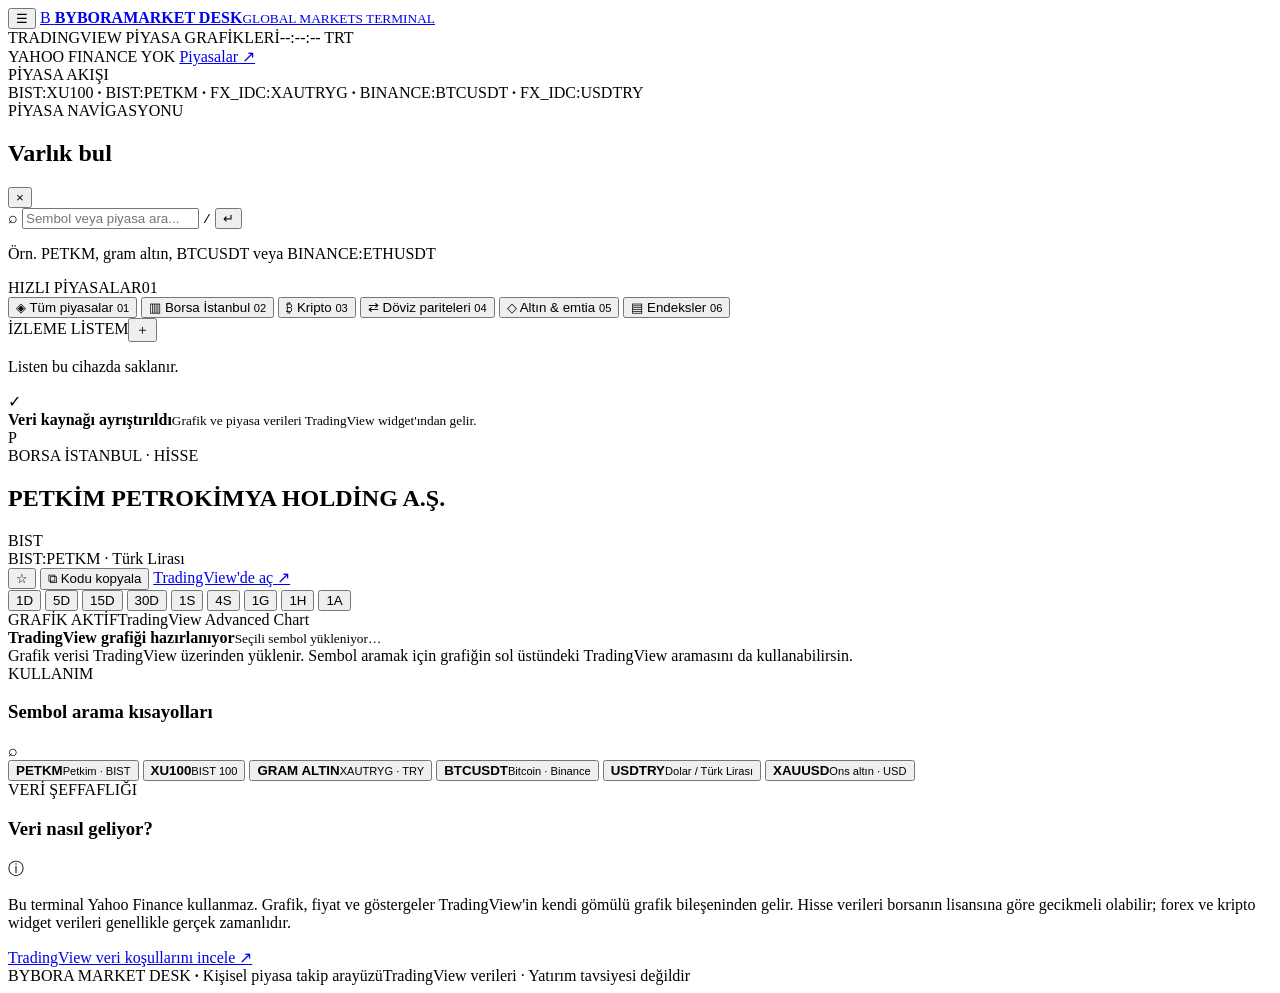
==== piyasa-terminal/index.html @ 7657662d "Add TradingView-powered market desk interface" ====
<!doctype html>
<html lang="tr">
<head>
  <meta charset="utf-8">
  <meta name="viewport" content="width=device-width,initial-scale=1,viewport-fit=cover">
  <meta name="theme-color" content="#080f1d">
  <meta name="description" content="BIST, kripto, döviz ve emtia piyasalarını TradingView grafikleriyle izleyin.">
  <title>BYBORA Market Desk</title>
  <link rel="preconnect" href="https://s3.tradingview.com">
  <link rel="preconnect" href="https://www.tradingview.com">
  <link rel="stylesheet" href="./styles.css">
</head>
<body>
  <div class="app-frame">
    <header class="topbar">
      <button class="mobile-menu icon-button" id="menuToggle" aria-label="Menüyü aç">☰</button>
      <a class="brand" href="./" aria-label="BYBORA Market Desk ana sayfa">
        <span class="brand-symbol">B</span>
        <span class="brand-copy"><strong>BYBORA<span>MARKET DESK</span></strong><small>GLOBAL MARKETS TERMINAL</small></span>
      </a>
      <div class="topbar-center"><span class="live-dot"></span><span>TRADINGVIEW PİYASA GRAFİKLERİ</span><i></i><span id="turkeyClock">--:--:-- TRT</span></div>
      <div class="topbar-actions">
        <span class="source-pill"><span></span> YAHOO FINANCE YOK</span>
        <a class="top-link" href="https://www.tradingview.com/markets/" target="_blank" rel="noopener">Piyasalar ↗</a>
      </div>
    </header>

    <div class="ticker-strip">
      <div class="ticker-label"><span class="pulse"></span> PİYASA AKIŞI</div>
      <div id="tickerTape" class="ticker-mount">
        <div class="ticker-fallback">BIST:XU100 <b>·</b> BIST:PETKM <b>·</b> FX_IDC:XAUTRYG <b>·</b> BINANCE:BTCUSDT <b>·</b> FX_IDC:USDTRY</div>
      </div>
    </div>

    <main class="terminal-layout">
      <aside class="sidebar" id="sidebar">
        <div class="sidebar-head">
          <div><span class="eyebrow">PİYASA NAVİGASYONU</span><h2>Varlık bul</h2></div>
          <button class="icon-button mobile-close" id="menuClose" aria-label="Menüyü kapat">×</button>
        </div>

        <form class="search-box" id="symbolSearchForm" autocomplete="off">
          <span class="search-icon">⌕</span>
          <input id="symbolSearch" type="search" placeholder="Sembol veya piyasa ara..." aria-label="Sembol ara">
          <kbd>/</kbd>
          <button type="submit" aria-label="Ara">↵</button>
          <div id="searchSuggestions" class="suggestions" hidden></div>
        </form>
        <p class="search-hint">Örn. PETKM, gram altın, BTCUSDT veya BINANCE:ETHUSDT</p>

        <div class="side-section">
          <div class="side-title"><span>HIZLI PİYASALAR</span><span class="side-count">01</span></div>
          <div class="market-categories" id="marketCategories">
            <button class="category-button active" data-category="all"><span class="category-icon">◈</span> Tüm piyasalar <small>01</small></button>
            <button class="category-button" data-category="bist"><span class="category-icon">▥</span> Borsa İstanbul <small>02</small></button>
            <button class="category-button" data-category="crypto"><span class="category-icon">₿</span> Kripto <small>03</small></button>
            <button class="category-button" data-category="forex"><span class="category-icon">⇄</span> Döviz pariteleri <small>04</small></button>
            <button class="category-button" data-category="metals"><span class="category-icon">◇</span> Altın & emtia <small>05</small></button>
            <button class="category-button" data-category="indices"><span class="category-icon">▤</span> Endeksler <small>06</small></button>
          </div>
        </div>

        <div class="side-section watch-section">
          <div class="side-title"><span>İZLEME LİSTEM</span><button id="addCurrentToWatch" class="add-watch" title="Açık sembolü listeye ekle">＋</button></div>
          <div id="watchlist" class="watchlist"></div>
          <p class="watch-note">Listen bu cihazda saklanır.</p>
        </div>

        <div class="sidebar-bottom">
          <span class="shield">✓</span>
          <div><strong>Veri kaynağı ayrıştırıldı</strong><small>Grafik ve piyasa verileri TradingView widget'ından gelir.</small></div>
        </div>
      </aside>

      <div class="mobile-scrim" id="mobileScrim"></div>

      <section class="main-content">
        <div class="instrument-header">
          <div class="instrument-main">
            <div class="instrument-logo" id="instrumentLogo">P</div>
            <div class="instrument-titles">
              <div class="instrument-label" id="instrumentLabel">BORSA İSTANBUL · HİSSE</div>
              <div class="instrument-name-row"><h1 id="instrumentName">PETKİM PETROKİMYA HOLDİNG A.Ş.</h1><span class="exchange-tag" id="exchangeTag">BIST</span></div>
              <div class="instrument-symbol" id="instrumentSymbol">BIST:PETKM <span>·</span> Türk Lirası</div>
            </div>
          </div>
          <div class="instrument-actions">
            <button id="favoriteCurrent" class="favorite-button" aria-label="Favorilere ekle" title="Favorilere ekle">☆</button>
            <button id="copySymbol" class="small-action" title="Sembolü kopyala">⧉ <span>Kodu kopyala</span></button>
            <a id="openTradingView" class="tv-open-button" href="https://www.tradingview.com/chart/?symbol=BIST%3APETKM" target="_blank" rel="noopener">TradingView'de aç <span>↗</span></a>
          </div>
        </div>

        <div class="chart-toolbar">
          <div class="timeframes" id="timeframes" aria-label="Grafik zaman dilimleri">
            <button data-interval="1">1D</button>
            <button data-interval="5">5D</button>
            <button data-interval="15" class="active">15D</button>
            <button data-interval="30">30D</button>
            <button data-interval="60">1S</button>
            <button data-interval="240">4S</button>
            <button data-interval="D">1G</button>
            <button data-interval="W">1H</button>
            <button data-interval="M">1A</button>
          </div>
          <div class="chart-controls"><span class="chart-status"><i></i> GRAFİK AKTİF</span><span class="toolbar-divider"></span><span class="chart-provider">TradingView Advanced Chart</span></div>
        </div>

        <section class="chart-card" aria-label="TradingView fiyat grafiği">
          <div id="chartMount" class="chart-mount">
            <div class="chart-loading"><span class="loader"></span><strong>TradingView grafiği hazırlanıyor</strong><small>Seçili sembol yükleniyor…</small></div>
          </div>
        </section>

        <div class="chart-foot">
          <span><i class="tiny-check"></i> Grafik verisi TradingView üzerinden yüklenir.</span>
          <span class="chart-foot-right">Sembol aramak için grafiğin sol üstündeki TradingView aramasını da kullanabilirsin.</span>
        </div>

        <section class="below-grid">
          <article class="info-panel">
            <div class="panel-heading"><div><span class="eyebrow">KULLANIM</span><h3>Sembol arama kısayolları</h3></div><span class="panel-mark">⌕</span></div>
            <div class="shortcut-grid">
              <button data-symbol="BIST:PETKM"><strong>PETKM</strong><small>Petkim · BIST</small></button>
              <button data-symbol="BIST:XU100"><strong>XU100</strong><small>BIST 100</small></button>
              <button data-symbol="FX_IDC:XAUTRYG"><strong>GRAM ALTIN</strong><small>XAUTRYG · TRY</small></button>
              <button data-symbol="BINANCE:BTCUSDT"><strong>BTCUSDT</strong><small>Bitcoin · Binance</small></button>
              <button data-symbol="FX_IDC:USDTRY"><strong>USDTRY</strong><small>Dolar / Türk Lirası</small></button>
              <button data-symbol="OANDA:XAUUSD"><strong>XAUUSD</strong><small>Ons altın · USD</small></button>
            </div>
          </article>
          <article class="info-panel data-panel">
            <div class="panel-heading"><div><span class="eyebrow">VERİ ŞEFFAFLIĞI</span><h3>Veri nasıl geliyor?</h3></div><span class="panel-mark">ⓘ</span></div>
            <p>Bu terminal Yahoo Finance kullanmaz. Grafik, fiyat ve göstergeler TradingView'in kendi gömülü grafik bileşeninden gelir. Hisse verileri borsanın lisansına göre gecikmeli olabilir; forex ve kripto widget verileri genellikle gerçek zamanlıdır.</p>
            <a href="https://www.tradingview.com/widget-docs/faq/data/" target="_blank" rel="noopener">TradingView veri koşullarını incele ↗</a>
          </article>
        </section>
        <footer class="page-footer"><span>BYBORA MARKET DESK <b>·</b> Kişisel piyasa takip arayüzü</span><span>TradingView verileri · Yatırım tavsiyesi değildir</span></footer>
      </section>
    </main>
  </div>
  <script src="./app.js"></script>
</body>
</html>
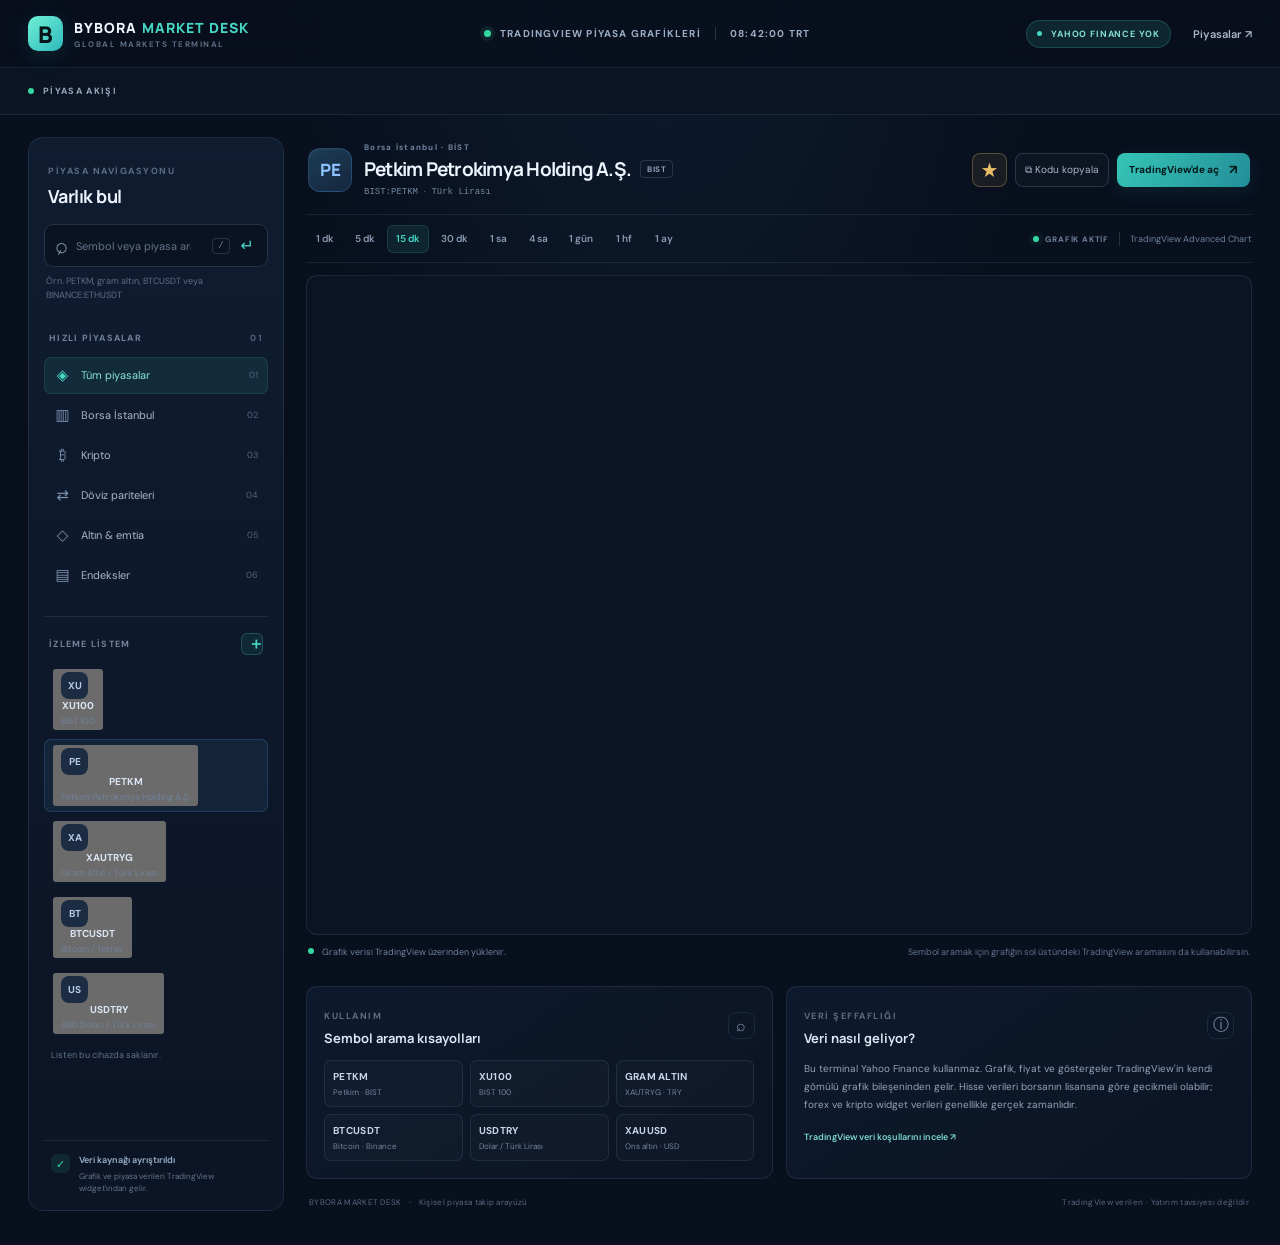
==== commit 781dfb93: "Clarify chart interval labels" ====
--- a/piyasa-terminal/index.html
+++ b/piyasa-terminal/index.html
@@ -93,15 +93,15 @@
 
         <div class="chart-toolbar">
           <div class="timeframes" id="timeframes" aria-label="Grafik zaman dilimleri">
-            <button data-interval="1">1D</button>
-            <button data-interval="5">5D</button>
-            <button data-interval="15" class="active">15D</button>
-            <button data-interval="30">30D</button>
-            <button data-interval="60">1S</button>
-            <button data-interval="240">4S</button>
-            <button data-interval="D">1G</button>
-            <button data-interval="W">1H</button>
-            <button data-interval="M">1A</button>
+            <button data-interval="1">1 dk</button>
+            <button data-interval="5">5 dk</button>
+            <button data-interval="15" class="active">15 dk</button>
+            <button data-interval="30">30 dk</button>
+            <button data-interval="60">1 sa</button>
+            <button data-interval="240">4 sa</button>
+            <button data-interval="D">1 gün</button>
+            <button data-interval="W">1 hf</button>
+            <button data-interval="M">1 ay</button>
           </div>
           <div class="chart-controls"><span class="chart-status"><i></i> GRAFİK AKTİF</span><span class="toolbar-divider"></span><span class="chart-provider">TradingView Advanced Chart</span></div>
         </div>
--- a/piyasa-terminal/styles.css
+++ b/piyasa-terminal/styles.css
@@ -0,0 +1,221 @@
+@import url('https://fonts.googleapis.com/css2?family=DM+Sans:wght@400;500;600;700&family=Manrope:wght@400;500;600;700;800&display=swap');
+
+:root{
+  color-scheme:dark;
+  --bg:#080f1d;--surface:#0d1728;--surface-2:#101d31;--surface-3:#14243a;
+  --line:rgba(145,169,204,.13);--line-strong:rgba(145,169,204,.22);
+  --text:#e6edf8;--muted:#8292aa;--dim:#5e6e86;
+  --accent:#46d6c4;--accent-soft:rgba(70,214,196,.12);--blue:#61a9ff;
+  --green:#36d6a1;--red:#ff7188;--gold:#e9bd68;
+  font-family:'DM Sans',Inter,system-ui,-apple-system,BlinkMacSystemFont,'Segoe UI',sans-serif;
+  background:var(--bg);color:var(--text);
+}
+*{box-sizing:border-box}
+html{min-width:320px;background:var(--bg);scroll-behavior:smooth}
+body{margin:0;min-width:320px;min-height:100vh;background:radial-gradient(ellipse at 52% -10%,rgba(37,89,125,.18),transparent 42%),var(--bg)}
+button,input{font:inherit}
+button,a{-webkit-tap-highlight-color:transparent}
+button{color:inherit}
+a{color:inherit;text-decoration:none}
+button:focus-visible,a:focus-visible,input:focus-visible{outline:2px solid var(--accent);outline-offset:2px}
+.app-frame{min-height:100vh;max-width:2200px;margin:0 auto}
+.topbar{height:68px;padding:0 28px;display:flex;align-items:center;justify-content:space-between;border-bottom:1px solid var(--line);background:rgba(8,15,29,.88);backdrop-filter:blur(18px);position:relative;z-index:15}
+.brand{display:flex;align-items:center;gap:11px;min-width:240px}
+.brand-symbol{height:35px;width:35px;display:grid;place-items:center;border-radius:10px;color:#06141a;background:linear-gradient(140deg,#6ef0d5,#30b8bd);font-family:Manrope,sans-serif;font-size:23px;font-weight:800;box-shadow:0 5px 22px rgba(46,204,188,.13)}
+.brand-copy{display:flex;flex-direction:column;gap:2px}
+.brand-copy strong{font:800 14px Manrope,sans-serif;letter-spacing:.07em;color:#f2f7ff}
+.brand-copy strong span{color:var(--accent);margin-left:5px}
+.brand-copy small{font-size:8px;letter-spacing:.19em;color:var(--dim);font-weight:700}
+.topbar-center{display:flex;align-items:center;gap:9px;color:#9caec5;font-size:10px;letter-spacing:.12em;font-weight:700}
+.topbar-center>i{height:13px;width:1px;background:var(--line-strong);margin:0 5px}
+.live-dot,.ticker-label .pulse{width:7px;height:7px;border-radius:100%;background:var(--green);box-shadow:0 0 0 4px rgba(54,214,161,.1)}
+.topbar-actions{display:flex;align-items:center;gap:22px}
+.source-pill{padding:7px 10px;border:1px solid rgba(70,214,196,.2);border-radius:20px;background:var(--accent-soft);color:#83dfd2;font-size:9px;letter-spacing:.09em;font-weight:700}
+.source-pill span{display:inline-block;width:5px;height:5px;border-radius:50%;background:var(--accent);vertical-align:middle;margin:-1px 6px 0 0}
+.top-link{color:#aab8cc;font-size:11px;font-weight:600;transition:color .18s}
+.top-link:hover{color:var(--accent)}
+.mobile-menu,.mobile-close{display:none}
+.ticker-strip{height:47px;display:flex;align-items:center;padding:0 28px;border-bottom:1px solid var(--line);background:#0a1423;overflow:hidden}
+.ticker-label{height:100%;width:150px;flex:0 0 150px;display:flex;align-items:center;gap:9px;color:#9aabc1;font-size:9px;letter-spacing:.15em;font-weight:700}
+.ticker-label .pulse{width:6px;height:6px;box-shadow:none}
+.ticker-mount{height:100%;min-width:0;flex:1;display:flex;align-items:center;overflow:hidden}
+.ticker-fallback{font-size:11px;letter-spacing:.04em;color:#a8b7ca;white-space:nowrap}
+.ticker-fallback b{color:#496078;margin:0 15px}
+.terminal-layout{display:grid;grid-template-columns:256px minmax(0,1fr);gap:22px;padding:22px 28px 34px}
+.sidebar{align-self:stretch;min-width:0;background:linear-gradient(180deg,rgba(16,29,49,.96),rgba(12,22,38,.94));border:1px solid var(--line);border-radius:15px;padding:20px 15px 14px;display:flex;flex-direction:column;min-height:760px}
+.sidebar-head{display:flex;align-items:center;justify-content:space-between;padding:0 4px 16px}
+.eyebrow{font-size:9px;letter-spacing:.17em;color:var(--dim);font-weight:700}
+.sidebar h2{font:700 18px Manrope,sans-serif;letter-spacing:-.03em;margin:5px 0 0;color:#edf4ff}
+.search-box{height:43px;border:1px solid var(--line-strong);background:#091322;border-radius:9px;display:flex;align-items:center;padding:0 9px;gap:7px;position:relative;transition:border .18s,box-shadow .18s}
+.search-box:focus-within{border-color:rgba(70,214,196,.6);box-shadow:0 0 0 3px rgba(70,214,196,.07)}
+.search-icon{font-size:22px;color:#8da0b8;line-height:1;transform:rotate(-20deg)}
+.search-box input{min-width:0;flex:1;background:transparent;border:0;outline:0;color:var(--text);font-size:11px}
+.search-box input::placeholder{color:#64748a}
+.search-box kbd{color:#71839a;font-size:9px;border:1px solid var(--line-strong);border-radius:4px;padding:2px 5px}
+.search-box>button{border:0;background:transparent;color:var(--accent);font-size:16px;cursor:pointer;padding:2px 4px}
+.search-hint{font-size:9px;color:var(--dim);line-height:1.6;margin:7px 2px 19px}
+.suggestions{position:absolute;z-index:30;left:-1px;right:-1px;top:48px;padding:6px;border:1px solid var(--line-strong);background:#101d30;border-radius:10px;box-shadow:0 16px 35px rgba(0,0,0,.35)}
+.suggestions[hidden]{display:none}
+.suggestion{width:100%;border:0;border-radius:6px;background:transparent;display:flex;align-items:center;justify-content:space-between;text-align:left;padding:9px 8px;cursor:pointer}
+.suggestion:hover{background:rgba(70,214,196,.09)}
+.suggestion strong{display:block;font-size:11px;font-weight:700}
+.suggestion small{display:block;color:var(--muted);font-size:9px;margin-top:2px}
+.suggestion-code{color:#a2b4ca;font:600 9px ui-monospace,SFMono-Regular,Consolas,monospace}
+.side-section{margin-top:4px}
+.side-title{height:24px;display:flex;align-items:center;justify-content:space-between;padding:0 5px;margin-bottom:7px;color:#73849b;font-size:9px;font-weight:700;letter-spacing:.14em}
+.side-count{color:#52627a;font-size:9px}
+.market-categories{display:flex;flex-direction:column;gap:3px}
+.category-button{height:37px;border:1px solid transparent;border-radius:7px;background:transparent;display:flex;align-items:center;gap:10px;text-align:left;color:#a8b6c9;padding:0 9px;font-size:11px;cursor:pointer;transition:.15s}
+.category-button:hover{background:rgba(255,255,255,.035);color:#e8f0fb}
+.category-button.active{background:rgba(70,214,196,.09);border-color:rgba(70,214,196,.12);color:#89e4d6}
+.category-button small{margin-left:auto;color:#52657d;font-size:9px}
+.category-icon{width:17px;text-align:center;color:#7b91ad;font-size:15px}
+.category-button.active .category-icon{color:var(--accent)}
+.watch-section{margin-top:22px;padding-top:15px;border-top:1px solid var(--line)}
+.add-watch{width:22px;height:22px;border:1px solid rgba(70,214,196,.23);background:rgba(70,214,196,.08);color:var(--accent);border-radius:6px;font-size:16px;line-height:1;cursor:pointer}
+.watchlist{display:flex;flex-direction:column;gap:3px}
+.watch-item{width:100%;display:flex;align-items:center;gap:9px;min-height:45px;padding:5px 8px;border:1px solid transparent;border-radius:7px;background:transparent;text-align:left;cursor:pointer;transition:.16s}
+.watch-item:hover{background:rgba(255,255,255,.035)}
+.watch-item.active{background:#14253a;border-color:rgba(96,169,255,.18)}
+.watch-icon{width:27px;height:27px;flex:0 0 27px;border-radius:8px;display:grid;place-items:center;color:#b7cce4;background:#1b2c43;font-size:10px;font-weight:700}
+.watch-info{min-width:0;flex:1}
+.watch-info strong{display:block;color:#d9e5f4;font-size:10px;font-weight:700;white-space:nowrap;overflow:hidden;text-overflow:ellipsis}
+.watch-info small{display:block;color:#70829b;font-size:9px;margin-top:3px}
+.watch-remove{border:0;background:transparent;color:#65758b;font-size:15px;opacity:0;cursor:pointer;padding:4px}
+.watch-item:hover .watch-remove{opacity:1}
+.watch-remove:hover{color:var(--red)}
+.watch-note{color:#5f7189;font-size:9px;line-height:1.5;margin:9px 7px 0}
+.sidebar-bottom{display:flex;align-items:flex-start;gap:9px;margin-top:auto;padding:13px 7px 2px;border-top:1px solid var(--line)}
+.shield{width:19px;height:19px;flex:0 0 19px;display:grid;place-items:center;border-radius:6px;background:rgba(54,214,161,.1);color:var(--green);font-size:11px}
+.sidebar-bottom strong{display:block;color:#9cb0c9;font-size:9px;font-weight:600}
+.sidebar-bottom small{display:block;color:#64758d;font-size:8px;line-height:1.5;margin-top:4px}
+.main-content{min-width:0}
+.instrument-header{display:flex;align-items:center;justify-content:space-between;gap:18px;padding:5px 2px 17px;border-bottom:1px solid var(--line)}
+.instrument-main{display:flex;align-items:center;gap:12px;min-width:0}
+.instrument-logo{width:44px;height:44px;flex:0 0 44px;border-radius:12px;background:linear-gradient(145deg,#1d3d56,#14263d);border:1px solid rgba(97,169,255,.2);display:grid;place-items:center;color:#8ec2ff;font:800 17px Manrope,sans-serif;box-shadow:inset 0 1px rgba(255,255,255,.04)}
+.instrument-titles{min-width:0}
+.instrument-label{font-size:8px;letter-spacing:.16em;color:#71859f;font-weight:700;margin-bottom:4px}
+.instrument-name-row{display:flex;align-items:center;gap:9px;min-width:0}
+.instrument-name-row h1{font:700 19px Manrope,sans-serif;letter-spacing:-.04em;color:#eff5ff;white-space:nowrap;overflow:hidden;text-overflow:ellipsis;margin:0}
+.exchange-tag{padding:3px 6px;border:1px solid var(--line-strong);border-radius:4px;color:#91a4be;font-size:8px;font-weight:700;letter-spacing:.07em}
+.instrument-symbol{font:500 9px ui-monospace,SFMono-Regular,Consolas,monospace;color:#73869f;margin-top:5px}
+.instrument-symbol span{color:#4c617a;margin:0 4px}
+.instrument-actions{display:flex;align-items:center;gap:8px;flex:0 0 auto}
+.favorite-button{height:34px;width:35px;border:1px solid var(--line-strong);border-radius:8px;color:#8094af;background:rgba(255,255,255,.025);font-size:20px;cursor:pointer}
+.favorite-button.is-active{color:var(--gold);border-color:rgba(233,189,104,.3);background:rgba(233,189,104,.08)}
+.small-action{height:34px;padding:0 9px;border:1px solid var(--line-strong);border-radius:8px;color:#a6b5c9;background:rgba(255,255,255,.025);font-size:10px;cursor:pointer}
+.small-action:hover,.favorite-button:hover{border-color:rgba(70,214,196,.4)}
+.tv-open-button{height:34px;padding:0 12px;border-radius:8px;display:flex;align-items:center;gap:10px;background:linear-gradient(120deg,#36c5b6,#238e98);color:#03191b;font-size:10px;font-weight:800;box-shadow:0 5px 20px rgba(35,167,160,.13)}
+.tv-open-button:hover{filter:brightness(1.08)}
+.tv-open-button span{font-size:13px}
+.chart-toolbar{min-height:48px;display:flex;align-items:center;justify-content:space-between;gap:12px;border-bottom:1px solid var(--line)}
+.timeframes{display:flex;align-items:center;gap:3px;overflow-x:auto;scrollbar-width:none}
+.timeframes::-webkit-scrollbar{display:none}
+.timeframes button{height:28px;min-width:37px;padding:0 8px;border:1px solid transparent;border-radius:6px;background:transparent;color:#899ab1;font-size:10px;font-weight:600;cursor:pointer;white-space:nowrap}
+.timeframes button:hover{background:rgba(255,255,255,.04);color:#dbe8f9}
+.timeframes button.active{color:var(--accent);border-color:rgba(70,214,196,.14);background:rgba(70,214,196,.09)}
+.chart-controls{display:flex;align-items:center;gap:10px;color:#6f829b;white-space:nowrap}
+.chart-status{display:flex;align-items:center;gap:6px;font-size:8px;letter-spacing:.1em;font-weight:700}
+.chart-status i{width:6px;height:6px;border-radius:50%;background:var(--green);box-shadow:0 0 9px rgba(54,214,161,.45)}
+.toolbar-divider{height:14px;width:1px;background:var(--line-strong)}
+.chart-provider{font-size:9px}
+.chart-card{height:min(660px,64vw);min-height:470px;margin-top:12px;border:1px solid var(--line);border-radius:11px;background:#0b1422;overflow:hidden;position:relative}
+.chart-mount{width:100%;height:100%;min-height:100%}
+.chart-mount>.tradingview-widget-container{height:100%;width:100%}
+.chart-mount .tradingview-widget-container__widget{height:calc(100% - 32px);width:100%}
+.chart-loading{height:100%;min-height:470px;display:flex;align-items:center;justify-content:center;flex-direction:column;gap:10px;color:#8ea3be}
+.chart-loading strong{font:600 13px Manrope,sans-serif;color:#c4d4e8}
+.chart-loading small{font-size:10px;color:#70829a}
+.loader{height:26px;width:26px;border:2px solid rgba(70,214,196,.16);border-top-color:var(--accent);border-radius:50%;animation:spin 1s linear infinite}
+@keyframes spin{to{transform:rotate(360deg)}}
+.chart-foot{min-height:34px;display:flex;align-items:center;justify-content:space-between;gap:10px;color:#71839c;font-size:9px;padding:3px 2px}
+.tiny-check{display:inline-block;width:6px;height:6px;margin:0 6px 1px 0;background:var(--green);border-radius:50%}
+.chart-foot-right{color:#62748d}
+.below-grid{display:grid;grid-template-columns:1fr 1fr;gap:13px;margin-top:17px}
+.info-panel{min-width:0;padding:16px 17px 17px;border:1px solid var(--line);border-radius:11px;background:linear-gradient(145deg,rgba(16,29,49,.78),rgba(11,21,37,.9))}
+.panel-heading{display:flex;align-items:center;justify-content:space-between;gap:12px;margin-bottom:13px}
+.panel-heading h3{font:700 13px Manrope,sans-serif;margin:5px 0 0;color:#dbe6f4}
+.panel-mark{width:27px;height:27px;border:1px solid var(--line);border-radius:8px;display:grid;place-items:center;color:#7f94af}
+.shortcut-grid{display:grid;grid-template-columns:repeat(3,minmax(0,1fr));gap:7px}
+.shortcut-grid button{min-width:0;padding:9px 8px;border:1px solid var(--line);border-radius:7px;background:rgba(255,255,255,.018);text-align:left;cursor:pointer;transition:.15s}
+.shortcut-grid button:hover{border-color:rgba(70,214,196,.28);background:rgba(70,214,196,.055)}
+.shortcut-grid strong{display:block;color:#c5d6e9;font-size:10px;letter-spacing:.03em}
+.shortcut-grid small{display:block;color:#7487a0;font-size:8px;margin-top:4px;white-space:nowrap;overflow:hidden;text-overflow:ellipsis}
+.data-panel p{color:#92a3b9;font-size:10px;line-height:1.8;margin:2px 0 10px}
+.data-panel>a{color:#7bd8ce;font-size:9px;font-weight:600}
+.data-panel>a:hover{text-decoration:underline}
+.page-footer{display:flex;align-items:center;justify-content:space-between;gap:12px;padding:18px 3px 4px;color:#586a82;font-size:8px;letter-spacing:.04em}
+.page-footer b{color:#344a63;margin:0 5px}
+.mobile-scrim{display:none}
+@media(min-width:1700px){
+ .terminal-layout{grid-template-columns:275px minmax(0,1fr);gap:25px;padding-left:36px;padding-right:36px}
+ .chart-card{height:min(740px,62vw)}
+}
+@media(max-width:1150px){
+ .terminal-layout{grid-template-columns:225px minmax(0,1fr);gap:16px;padding:18px 18px 30px}
+ .sidebar{padding:17px 12px}
+ .instrument-name-row h1{font-size:16px}
+ .chart-card{height:590px}
+ .chart-provider{display:none}
+}
+@media(max-width:900px){
+ .topbar{padding:0 17px}
+ .topbar-center{font-size:8px;letter-spacing:.08em}
+ .topbar-actions{gap:10px}
+ .source-pill{font-size:8px}
+ .ticker-strip{padding:0 17px}
+ .terminal-layout{grid-template-columns:1fr;padding:16px 17px 28px}
+ .sidebar{position:fixed;z-index:50;top:0;bottom:0;left:0;width:min(310px,88vw);border-radius:0 15px 15px 0;min-height:0;overflow-y:auto;transform:translateX(-105%);transition:transform .25s ease;box-shadow:20px 0 50px rgba(0,0,0,.35)}
+ body.sidebar-open .sidebar{transform:translateX(0)}
+ .mobile-menu{display:grid;place-items:center;width:34px;height:34px;margin-right:10px;border:1px solid var(--line);border-radius:8px;background:transparent;color:#a9bbd0;font-size:17px;cursor:pointer}
+ .brand{min-width:0;margin-right:auto}
+ .mobile-close{display:grid;place-items:center;width:28px;height:28px;border:1px solid var(--line);border-radius:7px;background:transparent;color:#9fb2c9;font-size:19px}
+ .mobile-scrim{position:fixed;inset:0;z-index:40;background:rgba(1,7,15,.65);backdrop-filter:blur(2px)}
+ body.sidebar-open .mobile-scrim{display:block}
+ .sidebar-bottom{margin-top:25px}
+ .chart-card{height:610px}
+ .watch-remove{opacity:1}
+}
+@media(max-width:620px){
+ .topbar{height:59px;padding:0 12px}
+ .brand-symbol{height:31px;width:31px;font-size:20px;border-radius:9px}
+ .brand-copy strong{font-size:12px}
+ .brand-copy small{font-size:7px}
+ .topbar-center{display:none}
+ .topbar-actions{gap:0}
+ .source-pill{font-size:7px;padding:6px 7px}
+ .top-link{display:none}
+ .ticker-strip{height:39px;padding:0 12px}
+ .ticker-label{width:112px;flex-basis:112px;font-size:8px}
+ .ticker-fallback{font-size:9px}
+ .ticker-fallback b{margin:0 8px}
+ .terminal-layout{padding:12px 10px 23px}
+ .instrument-header{align-items:flex-start;gap:7px;padding:3px 1px 13px}
+ .instrument-main{gap:9px}
+ .instrument-logo{width:37px;height:37px;flex-basis:37px;border-radius:10px;font-size:15px}
+ .instrument-label{font-size:7px}
+ .instrument-name-row h1{font-size:13px;max-width:52vw}
+ .exchange-tag{font-size:7px;padding:2px 4px}
+ .instrument-symbol{font-size:8px}
+ .instrument-actions{gap:5px}
+ .favorite-button{width:30px;height:31px;font-size:18px}
+ .small-action{display:none}
+ .tv-open-button{height:31px;padding:0 8px;font-size:8px;gap:5px}
+ .chart-toolbar{min-height:43px;gap:6px}
+ .timeframes{gap:1px}
+ .timeframes button{height:27px;min-width:30px;padding:0 5px;font-size:9px}
+ .chart-status{font-size:7px}
+ .chart-status i{width:5px;height:5px}
+ .toolbar-divider,.chart-provider{display:none}
+ .chart-card{height:66vh;min-height:430px;max-height:650px;margin-top:9px;border-radius:9px}
+ .chart-mount .tradingview-widget-container__widget{height:calc(100% - 25px)}
+ .chart-foot{align-items:flex-start;flex-direction:column;gap:4px;padding:7px 2px}
+ .chart-foot-right{font-size:8px}
+ .below-grid{grid-template-columns:1fr;gap:9px;margin-top:11px}
+ .info-panel{padding:13px}
+ .shortcut-grid{grid-template-columns:repeat(2,minmax(0,1fr))}
+ .page-footer{align-items:flex-start;flex-direction:column;gap:6px;padding-top:14px}
+}
+@media(prefers-reduced-motion:reduce){
+ *,*::before,*::after{animation-duration:.01ms!important;animation-iteration-count:1!important;scroll-behavior:auto!important;transition-duration:.01ms!important}
+}
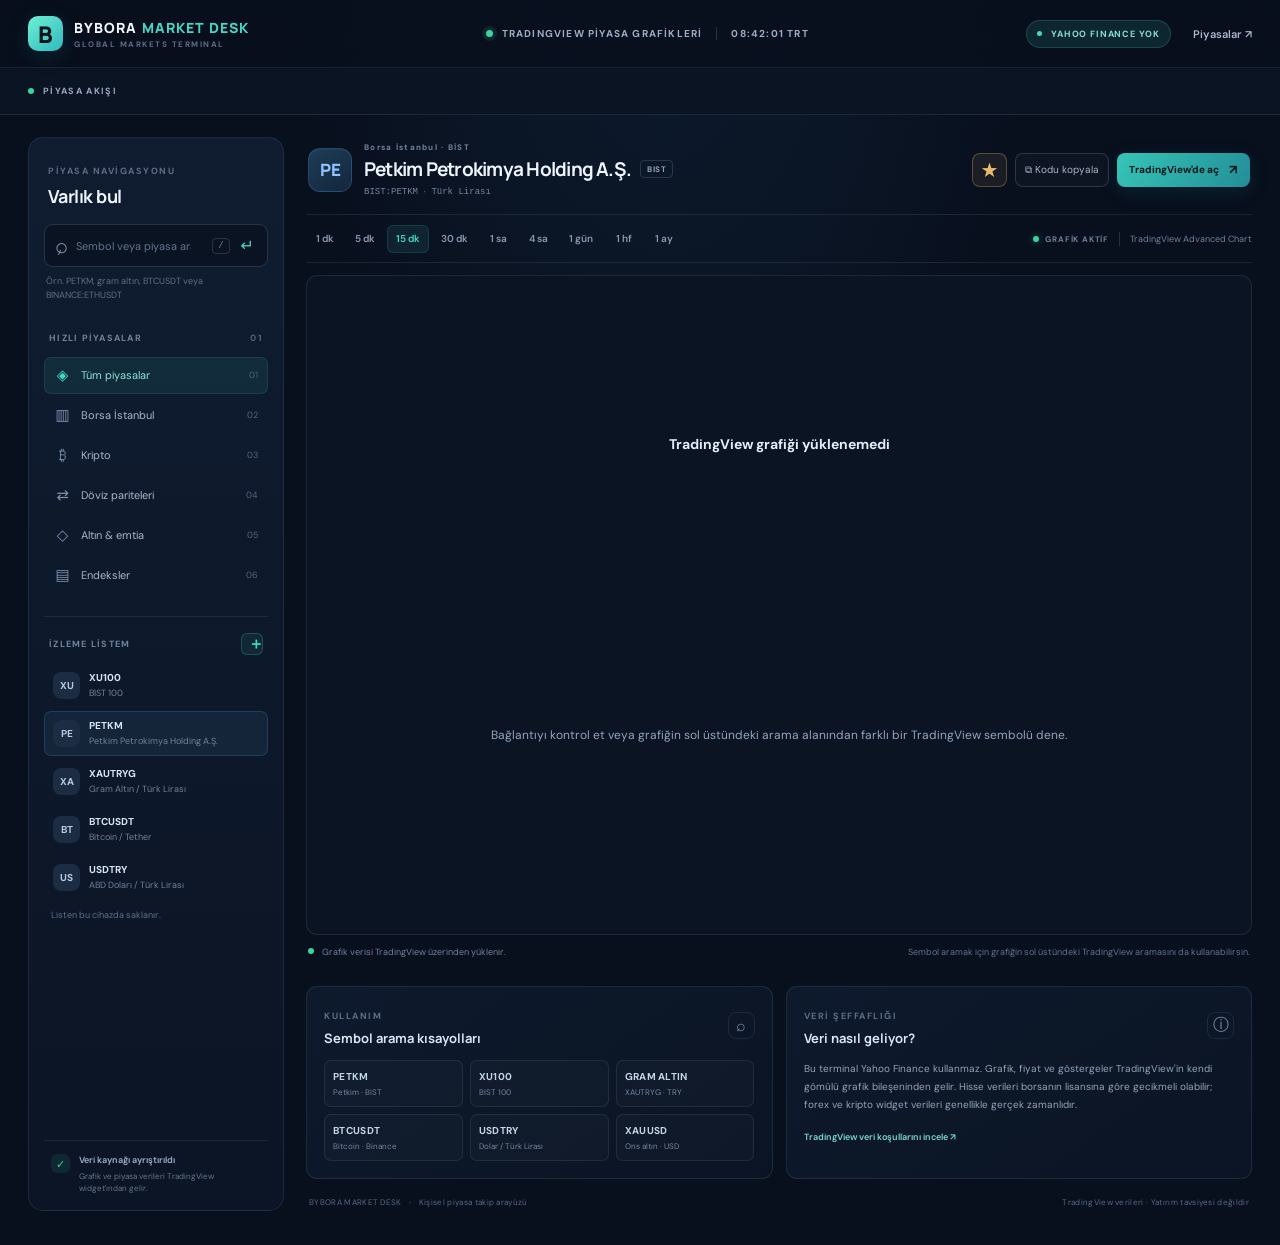
==== commit ac1137f0: "Fix terminal home navigation" ====
--- a/piyasa-terminal/index.html
+++ b/piyasa-terminal/index.html
@@ -14,7 +14,7 @@
   <div class="app-frame">
     <header class="topbar">
       <button class="mobile-menu icon-button" id="menuToggle" aria-label="Menüyü aç">☰</button>
-      <a class="brand" href="./" aria-label="BYBORA Market Desk ana sayfa">
+      <a class="brand" href="./index.html" aria-label="BYBORA Market Desk ana sayfa">
         <span class="brand-symbol">B</span>
         <span class="brand-copy"><strong>BYBORA<span>MARKET DESK</span></strong><small>GLOBAL MARKETS TERMINAL</small></span>
       </a>
--- a/piyasa-terminal/styles.css
+++ b/piyasa-terminal/styles.css
@@ -218,4 +218,12 @@
 }
 @media(prefers-reduced-motion:reduce){
  *,*::before,*::after{animation-duration:.01ms!important;animation-iteration-count:1!important;scroll-behavior:auto!important;transition-duration:.01ms!important}
-}+}
+/* Component controls inside the custom watchlist and symbol finder. */
+.watch-select{min-width:0;flex:1;display:flex;align-items:center;gap:9px;text-align:left;border:0;background:transparent;padding:0;cursor:pointer}
+.watch-empty{padding:12px 8px;color:#71839b;font-size:9px;line-height:1.6}
+.suggestion-hint{padding:10px 8px;color:#9aadc4;font-size:9px;line-height:1.6}
+.suggestion.keyboard-active{background:rgba(70,214,196,.12)}
+.chart-load-error{height:100%;min-height:470px;display:grid;place-items:center;padding:25px;text-align:center;color:#91a4bd;font-size:12px;line-height:1.8}
+.chart-load-error strong{display:block;color:#e2edf9;font-size:14px;margin-bottom:6px}
+@media(max-width:620px){.watch-empty{font-size:10px}.chart-load-error{min-height:430px}}
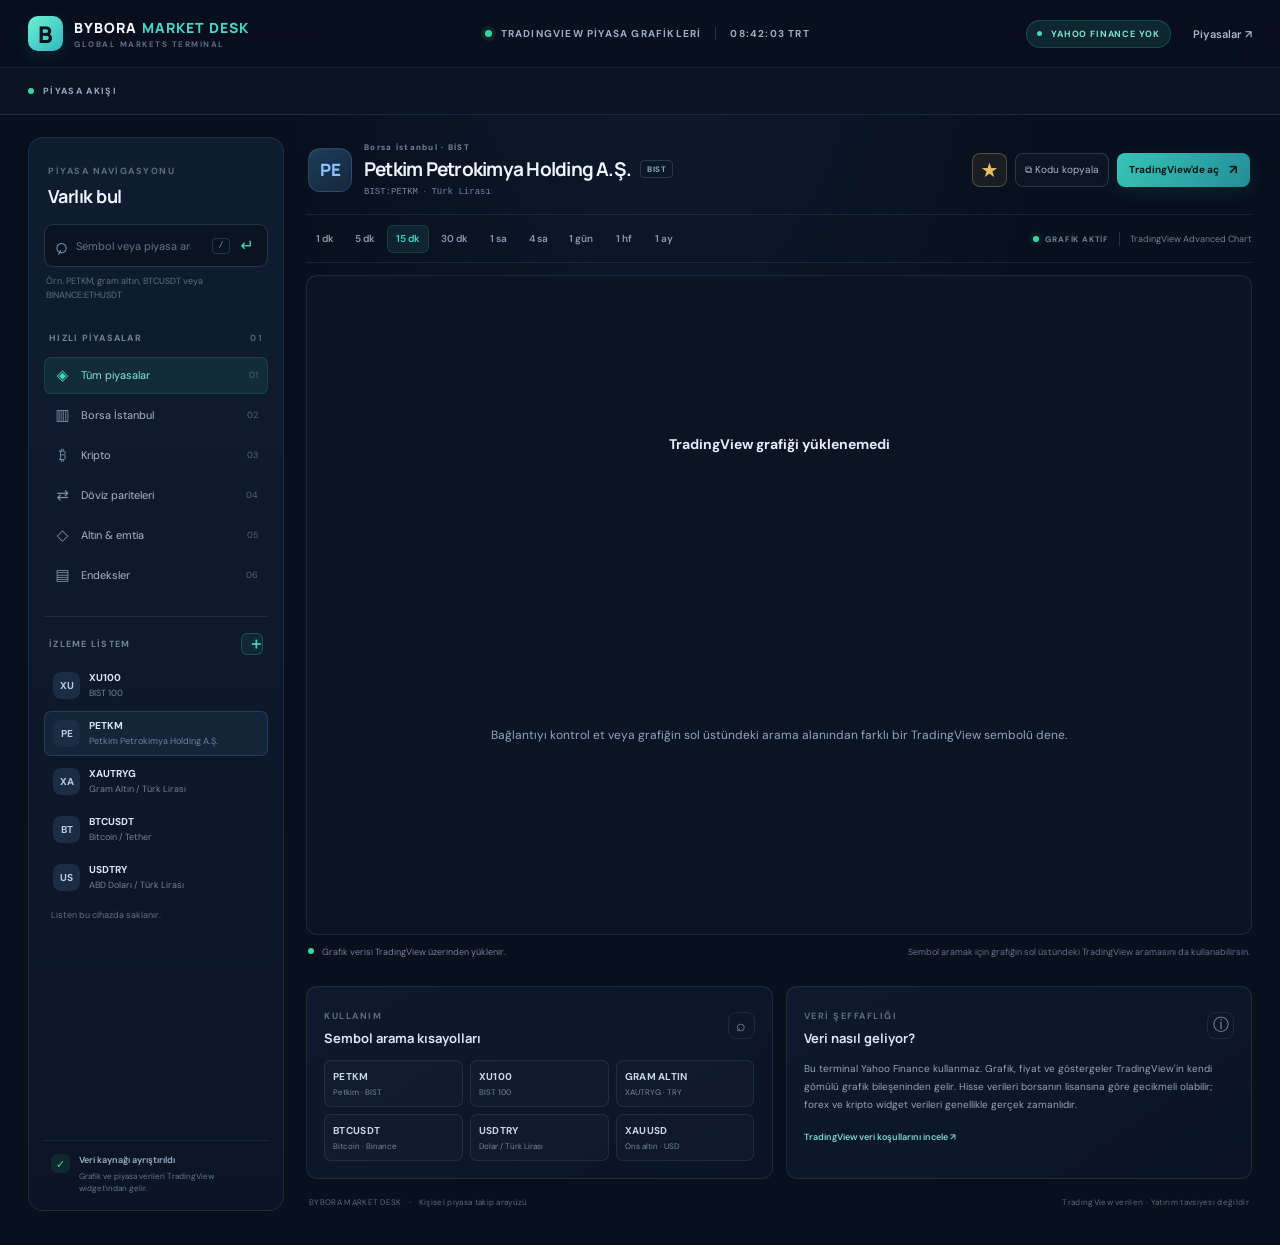
==== commit 78148d98: "Correct TradingView gram gold exchange symbol" ====
--- a/piyasa-terminal/index.html
+++ b/piyasa-terminal/index.html
@@ -28,7 +28,7 @@
     <div class="ticker-strip">
       <div class="ticker-label"><span class="pulse"></span> PİYASA AKIŞI</div>
       <div id="tickerTape" class="ticker-mount">
-        <div class="ticker-fallback">BIST:XU100 <b>·</b> BIST:PETKM <b>·</b> FX_IDC:XAUTRYG <b>·</b> BINANCE:BTCUSDT <b>·</b> FX_IDC:USDTRY</div>
+        <div class="ticker-fallback">BIST:XU100 <b>·</b> BIST:PETKM <b>·</b> ICE:XAUTRYG <b>·</b> BINANCE:BTCUSDT <b>·</b> FX_IDC:USDTRY</div>
       </div>
     </div>
 
@@ -123,7 +123,7 @@
             <div class="shortcut-grid">
               <button data-symbol="BIST:PETKM"><strong>PETKM</strong><small>Petkim · BIST</small></button>
               <button data-symbol="BIST:XU100"><strong>XU100</strong><small>BIST 100</small></button>
-              <button data-symbol="FX_IDC:XAUTRYG"><strong>GRAM ALTIN</strong><small>XAUTRYG · TRY</small></button>
+              <button data-symbol="ICE:XAUTRYG"><strong>GRAM ALTIN</strong><small>XAUTRYG · TRY</small></button>
               <button data-symbol="BINANCE:BTCUSDT"><strong>BTCUSDT</strong><small>Bitcoin · Binance</small></button>
               <button data-symbol="FX_IDC:USDTRY"><strong>USDTRY</strong><small>Dolar / Türk Lirası</small></button>
               <button data-symbol="OANDA:XAUUSD"><strong>XAUUSD</strong><small>Ons altın · USD</small></button>
